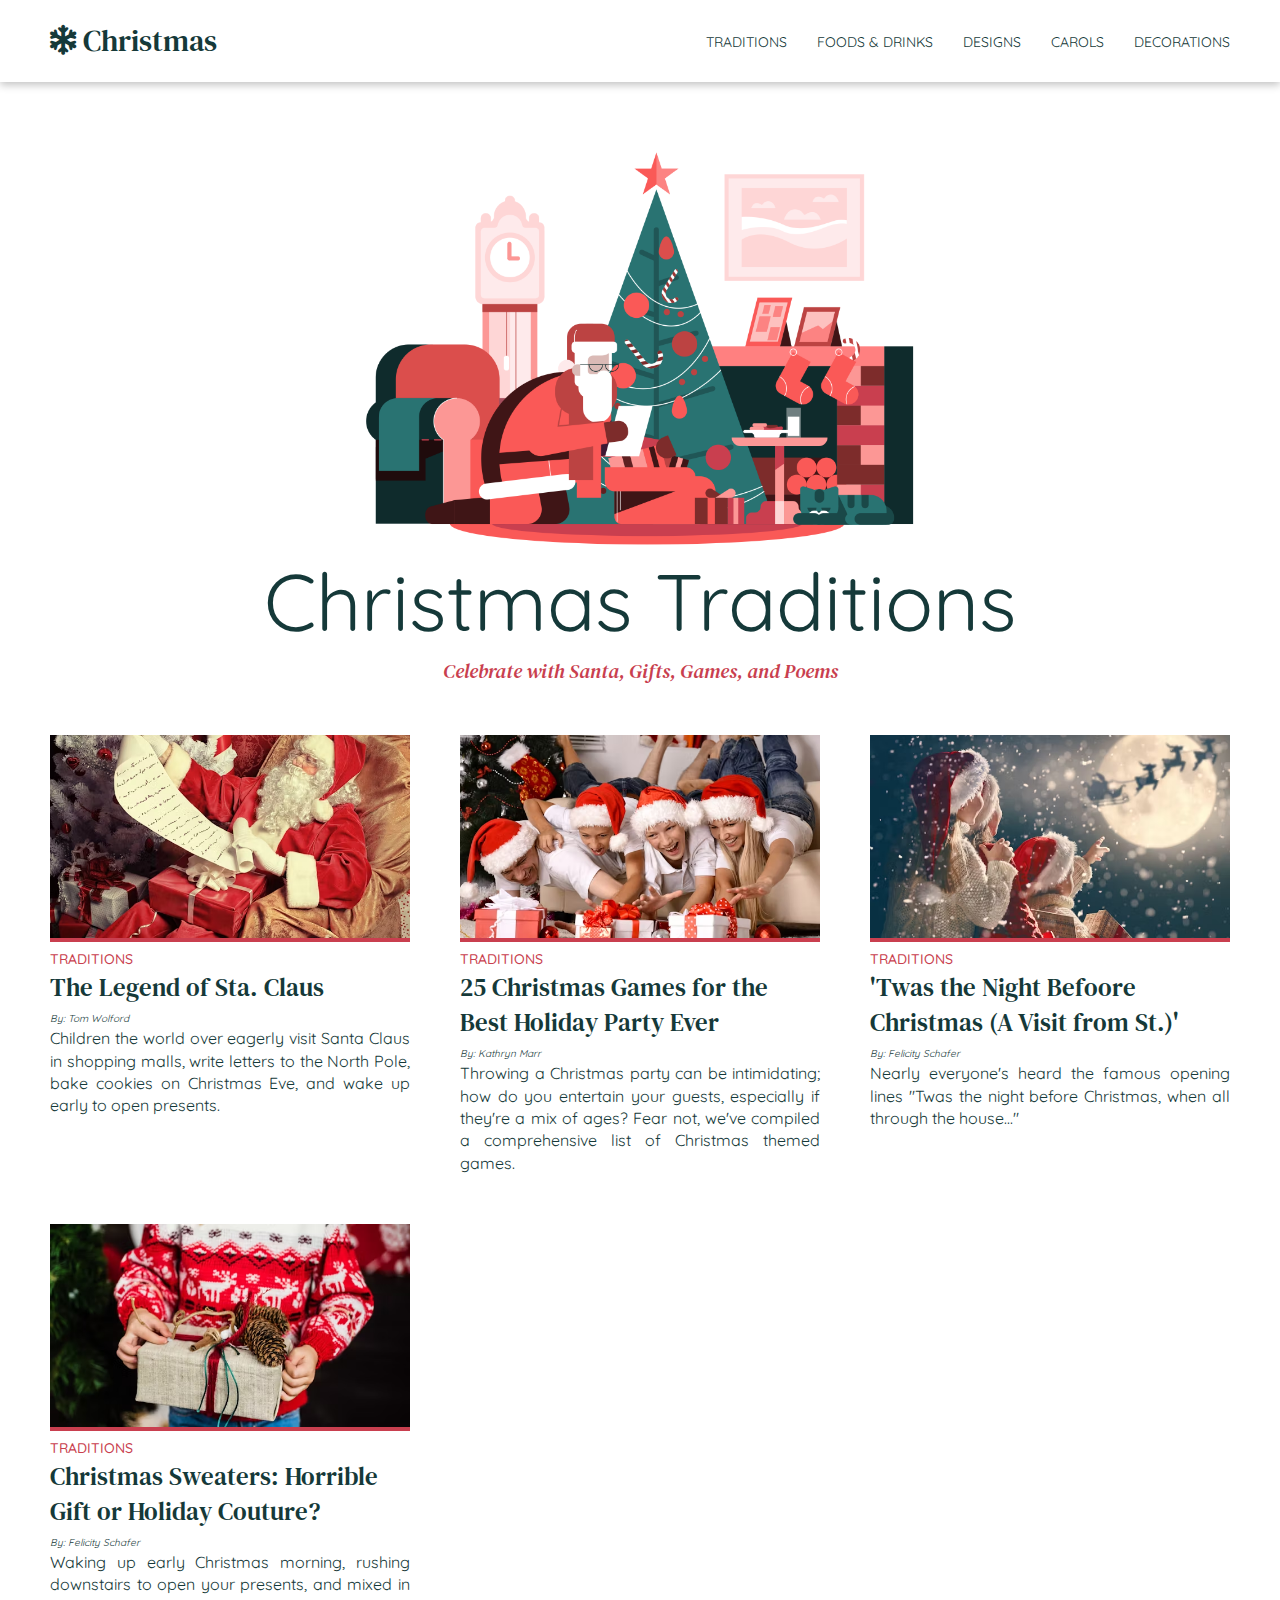
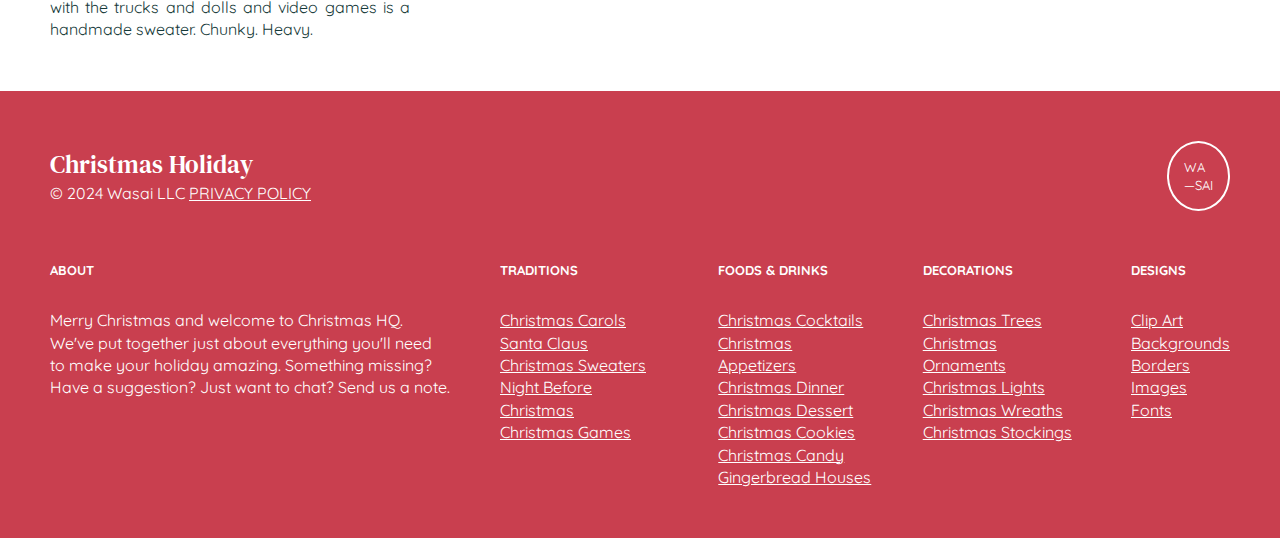
==== tradition.html @ e20a0e65 "first commit" ====
<!DOCTYPE html>
<html lang="en">
  <head>
    <meta charset="UTF-8" />
    <meta name="viewport" content="width=device-width, initial-scale=1.0" />
    <title>Christmas Holiday</title>
    <link rel="icon" href="./IMG/logo.jpg" />
    <link rel="stylesheet" href="./style.css" />
    <link
      rel="stylesheet"
      href="https://cdnjs.cloudflare.com/ajax/libs/font-awesome/6.7.1/css/all.min.css"
    />
  </head>
  <body>
    <!--HEADER-->
    <header class="header">
      <div class="container">
        <div class="header__wrapper">
          <div class="header__logo">
            <a href="./index.html"
              ><i class="fa-solid fa-snowflake"></i> Christmas</a
            >
          </div>
          <ul class="header__nav">
            <li><a href="./tradition.html" class="active">Traditions</a></li>
            <li><a href="./foods&drinks.html">Foods & Drinks</a></li>
            <li><a href="./designs.html">Designs</a></li>
            <li><a href="./carols.html">Carols</a></li>
            <li><a href="./decor.html">Decorations</a></li>
          </ul>
          <div class="toggle__menu">
            <span></span>
            <span></span>
            <span></span>
          </div>
        </div>
      </div>
    </header>
    <!-- BANNER -->
    <section class="traditionBanner">
      <div class="container">
        <div class="traditionBanner__wrapper">
          <img src="./IMG/christmas-traditions.png" alt="" />
          <h5>Christmas Traditions</h5>
          <span>Celebrate with Santa, Gifts, Games, and Poems</span>
        </div>
      </div>
    </section>

    <!-- CHRISTMAS TRADITIONS -->
    <section class="tradition">
        <div class="container">
            <div class="tradition__wrapper">
                <div class="tradition__cards">
              <div class="card">
                <img src="./IMG/santa-claus.avif" alt="" />
                <div class="card__traditionDetails">
                  <span>TRADITIONS</span>
                  <h3>
                    The Legend of Sta. Claus
                  </h3>
                  <small>By: Tom Wolford</small>
                  <p>
                    Children the world over eagerly visit Santa Claus in shopping malls, write letters to the North Pole, bake cookies on Christmas Eve, and wake up early to open presents.
                  </p>
                </div>
            </div>
              <div class="card">
                <img src="./IMG/christmas-games.avif" alt="" />
                <div class="card__traditionDetails">
                  <span>TRADITIONS</span>
                  <h3>
                    25 Christmas Games for the Best Holiday Party Ever
                  </h3>
                  <small>By: Kathryn Marr</small>
                  <p>Throwing a Christmas party can be intimidating; how do you entertain your guests, especially if they're a mix of ages? Fear not, we've compiled a comprehensive list of Christmas themed games.</p>
                </div>
            </div>
              <div class="card">
                <img src="./IMG/twas-the-night-before-christmas.avif" alt="" />
                <div class="card__traditionDetails">
                  <span>TRADITIONS</span>
                  <h3>
                    'Twas the Night Befoore Christmas (A Visit from St.)'
                  </h3>
                  <small>By: Felicity Schafer</small>
                  <p>
                    Nearly everyone's heard the famous opening lines "Twas the night before Christmas, when all through the house..."
                  </p>
                </div>
            </div>
              <div class="card">
                <img src="./IMG/christmas-sweaters.avif" alt="" />
                <div class="card__traditionDetails">
                  <span>TRADITIONS</span>
                  <h3>
                    Christmas Sweaters: Horrible Gift or Holiday Couture?
                  </h3>
                  <small>By: Felicity Schafer</small>
                  <p>
                    Waking up early Christmas morning, rushing downstairs to open your presents, and mixed in with the trucks and dolls and video games is a handmade sweater. Chunky. Heavy. 
                  </p>
            </div>    </div>
            </div>
        </div>
    </section>

    <!-- FOOTER -->
    <footer class="footer">
      <div class="container">
        <div class="footer__wrapper">
          <div class="footer__top">
            <ul>
              <li><h4>Christmas Holiday</h4></li>
              <li>© 2024 Wasai LLC <span>PRIVACY POLICY</span></li>
            </ul>
            <p>
              WA <br />
              —SAI
            </p>
          </div>
          <div class="footer__links">
            <ul>
              <li><small>ABOUT</small></li>
              <li>
                <p>
                  Merry Christmas and welcome to Christmas HQ. We've put
                  together just about everything you'll need to make your
                  holiday amazing. Something missing? Have a suggestion? Just
                  want to chat? Send us a note.
                </p>
              </li>
            </ul>
            <div class="footer__links--a">
              <ul>
                <li><small>TRADITIONS</small></li>
                <li><a href="">Christmas Carols</a></li>
                <li><a href="">Santa Claus</a></li>
                <li><a href="">Christmas Sweaters</a></li>
                <li><a href="">Night Before Christmas</a></li>
                <li><a href="">Christmas Games</a></li>
              </ul>
              <ul>
                <li><small>FOODS & DRINKS</small></li>
                <li><a href="">Christmas Cocktails</a></li>
                <li><a href="">Christmas Appetizers</a></li>
                <li><a href="">Christmas Dinner</a></li>
                <li><a href="">Christmas Dessert</a></li>
                <li><a href="">Christmas Cookies</a></li>
                <li><a href="">Christmas Candy</a></li>
                <li><a href="">Gingerbread Houses</a></li>
              </ul>
            </div>
            <div class="footer__links--b">
              <ul>
                <li><small>DECORATIONS</small></li>
                <li><a href="">Christmas Trees</a></li>
                <li><a href="">Christmas Ornaments</a></li>
                <li><a href="">Christmas Lights</a></li>
                <li><a href="">Christmas Wreaths</a></li>
                <li><a href="">Christmas Stockings </a></li>
              </ul>
              <ul>
                <li><small>DESIGNS</small></li>
                <li><a href="">Clip Art</a></li>
                <li><a href="">Backgrounds</a></li>
                <li><a href="">Borders</a></li>
                <li><a href="">Images</a></li>
                <li><a href="">Fonts</a></li>
              </ul>
            </div>
          </div>
        </div>
      </div>
    </footer>
    <script src="./toggle_menu.js"></script>
  </body>
</html>
---- style.css ----
@import url("https://fonts.googleapis.com/css2?family=DM+Serif+Text:ital@0;1&family=Quicksand:wght@300..700&display=swap");

:root {
  --clr-primary: #153939;
  --clr-secondary: #c93f4f;
  --clr-dark: #2b2b2b;
  --clr-light: #fff;
  --font-primary: "Quicksand", sans-serif;
  --font-secondary: "DM Serif Text", sans-serif;
}

* {
  -webkit-box-sizing: border-box;
  -moz-box-sizing: border-box;
  box-sizing: border-box;
}
*:before,
*:after {
  -webkit-box-sizing: border-box;
  -moz-box-sizing: border-box;
  box-sizing: border-box;
}
html,
body,
div,
span,
applet,
object,
iframe,
h1,
h2,
h3,
h4,
h5,
h6,
p,
blockquote,
pre,
a,
abbr,
acronym,
address,
big,
cite,
code,
del,
dfn,
em,
font,
ins,
kbd,
q,
s,
samp,
small,
strike,
strong,
sub,
sup,
tt,
var,
dl,
dt,
dd,
ol,
ul,
li,
fieldset,
form,
label,
legend,
table,
caption,
tbody,
tfoot,
thead,
tr,
th,
td {
  border: 0;
  font-family: inherit;
  font-size: 100%;
  font-style: inherit;
  font-weight: inherit;
  margin: 0;
  outline: 0;
  padding: 0;
  vertical-align: baseline;
  scroll-behavior: smooth;
  list-style: none;
}
html {
  font-size: 62.5%;
  height: 100%;
}
body {
  color: var(--clr-dark);
  font-family: var(--font-primary);
  font-size: 1.6rem;
  overflow-x: hidden;
  line-height: 1.4;
}
table {
  border-collapse: collapse;
  border-spacing: 0;
}
article,
aside,
footer,
header,
nav,
section,
time {
  display: block;
}
a {
  text-decoration: none;
}
img {
  max-width: 100%;
}
.container {
  width: 100%;
  max-width: 140rem;
  margin: 0 auto;
  padding: 0 5rem;
}

/* HEADER */
.header {
  padding: 2rem 0;
  box-shadow: rgba(0, 0, 0, 0.24) 0px 3px 8px;
  background-color: var(--clr-light);
}
.header__wrapper {
  display: flex;
  justify-content: space-between;
  align-items: center;
}
.header__logo a {
  font-size: 3rem;
  font-family: var(--font-secondary);
  color: var(--clr-primary);
}
.header__nav {
  display: flex;
  gap: 3rem;
  text-transform: uppercase;
}
.header__nav li a {
  color: var(--clr-primary);
  font-size: 1.4rem;
  position: relative;
}
.header__nav li a::after {
  position: absolute;
  content: "";
  width: 0;
  height: 3px;
  background-color: var(--clr-secondary);
  left: 0;
  bottom: -3.1rem;
  transition: all 0.3s ease;
}
.header__nav li a:hover::after,
.header__nav li a:active::after {
  width: 100%;
}

/* HEADER MOBILE */
.header .toggle__menu span {
  background-color: var(--clr-primary);
  width: 3rem;
  height: 0.3rem;
  display: block;
  border: 2px solid var(--clr-primary);
  border-radius: 1rem;
  transition: all 0.5s ease;
}
.header .toggle__menu {
  display: none;
}

@media screen and (max-width: 520px) {
  .header .toggle__menu {
    display: flex;
    flex-direction: column;
    gap: 0.5rem;
  }
  .header {
    position: fixed;
    width: 100%;
    background-color: var(--clr-light);
    z-index: 99;
  }
  .header__nav {
    position: fixed;
    flex-direction: column;
    background-color: var(--clr-light);
    top: 0;
    text-align: center;
    justify-content: center;
    align-items: center;
    width: 100%;
    height: 100vh;
    margin-top: 22rem;
    transform: translateY(-14rem);
    z-index: 99;
    right: -100%;
    transition: all 0.5s ease;
  }
  .header__nav.open {
    right: 0;
  }
  .header img {
    width: 10rem;
  }
  .header__nav li a {
    font-size: 2rem;
  }
  .header__nav li a::after {
    background-color: unset;
  }
  .header__nav li a:hover,
  .header__nav li a:active {
    color: var(--clr-secondary);
  }
  .toggle__menu.open span:first-child {
    transform: translate(0, 6px) rotate(225deg);
    transition: all 0.5s ease;
  }
  .toggle__menu.open span:nth-child(2) {
    opacity: 0;
    transition: all 0.5s ease;
  }
  .toggle__menu.open span:last-child {
    transform: translate(0, -11px) rotate(-225deg);
    transition: all 0.5s ease;
  }
}

/* HOME BANNER */
.homeBanner {
  padding-top: 7rem;
  background-color: var(--clr-primary);
  height: 72rem;
}
.homeBanner__wrapper h1 {
  font-family: var(--font-secondary);
  color: var(--clr-light);
  font-size: 8rem;
  text-align: center;
  margin-bottom: 5rem;
}
.homeBanner__wrapper p {
  max-width: 60rem;
  color: var(--clr-light);
  margin: 0 auto;
  text-align: center;
}
.homeBanner__wrapper img {
  margin: 10rem 0;
  width: 100%;
}

/* HOME BANNER MOBILE */
@media screen and (max-width: 520px) {
  .homeBanner {
    padding-top: 10rem;
    height: 50rem;
  }
  .homeBanner h1 {
    font-size: 3rem;
  }
  .homeBanner img {
    margin-top: 10rem;
    margin-bottom: 0;
  }
  .homeBanner p {
    max-width: 40rem;
  }
}

/* HOME HOLIDAY */
.homeHoliday {
  padding-top: 5rem;
  margin-top: 10rem;
}
.homeHoliday__wrapper {
  display: grid;
  grid-template-columns: 2.5fr 1fr;
  gap: 5rem;
}
.homeHoliday__left {
  border-right: 1px solid rgba(18, 17, 17, 0.1);
  padding-right: 5rem;
}
.homeHoliday__left small {
  color: var(--clr-secondary);
  font-size: 1.4rem;
  font-weight: 500;
}
.homeHoliday__left h2 {
  font-size: 5rem;
  font-family: var(--font-secondary);
  color: var(--clr-primary);
  line-height: 5rem;
  max-width: 50rem;
  padding: 1.3rem 0;
}
.homeHoliday__cards {
  padding: 5rem 0;
  display: grid;
  grid-template-columns: 1fr 1fr;
  gap: 3rem;
}
.homeHoliday__right {
  margin-top: 70rem;
}
.homeHoliday__right h4 {
  font-size: 2.5rem;
  margin-bottom: 2rem;
  color: var(--clr-primary);
}

/* ITEM */
.item {
  display: flex;
  align-items: center;
  gap: 3rem;
  margin-bottom: 2rem;
}
.item img {
  width: 10rem;
  height: 10rem;
  object-fit: cover;
}
.item__details h5 {
  font-size: 2rem;
  font-family: var(--font-secondary);
  line-height: 2rem;
  margin-bottom: 0.5;
}
.item__details small {
  font-size: 1.3rem;
  font-style: italic;
  font-weight: 200;
  color: var(--clr-primary);
}

/* HOME HOLIDAY MOBILE */
@media screen and (max-width: 520px) {
  .homeHoliday__left h2 {
    font-size: 3rem;
    line-height: 4rem;
  }
  .homeHoliday__cards {
    grid-template-columns: 1fr;
    gap: 3rem;
  }
  .homeHoliday__wrapper {
    grid-template-columns: 1fr;
    gap: unset;
  }
  .homeHoliday__left {
    border-right: unset;
    padding-right: unset;
  }
  .homeHoliday__right,
  .homeHoliday {
    margin-top: unset;
  }
}

/* HOME DESIGN */
.homeDesign {
  padding: 5rem 0;
  margin-bottom: 10rem;
}
.homeDesign__wrapper {
  background-color: var(--clr-secondary);
  color: var(--clr-light);
  height: 68rem;
  padding: 5rem 7rem;
  text-align: center;
  position: relative;
}
.homeDesign__details small {
  font-size: 1.3rem;
}
.homeDesign__details h2 {
  font-size: 5rem;
  font-family: var(--font-secondary);
  margin-bottom: 3rem;
}
.homeDesign__details p {
  max-width: 60rem;
  margin: 0 auto;
}
.homeDesign__img {
  margin-bottom: 8.1rem;
}
.homeDesign__img img:first-child {
  position: absolute;
  left: 10rem;
  top: 7rem;
  width: 25rem;
}
.homeDesign__img img:last-child {
  position: absolute;
  right: 10rem;
  top: 7rem;
  width: 25rem;
}
.homeDesign__content {
  border-top: 4px solid var(--clr-secondary);
  background-color: var(--clr-light);
  box-shadow: rgba(149, 157, 165, 0.2) 0px 8px 24px;
  display: flex;
}
.homeDesign__card {
  display: flex;
  flex-direction: column;
  gap: 2rem;
  color: var(--clr-dark);
  padding: 3rem 2rem;
  text-align: left;
  border-right: 1px solid rgba(18, 17, 17, 0.1);
}
.homeDesign__card h4 {
  font-family: var(--font-secondary);
  font-size: 2.5rem;
}
.homeDesign__card small {
  font-size: 1.3rem;
}

/* HOME DESIGN MOBILE */
@media screen and (max-width: 520px) {
  .homeDesign__img {
    display: none;
  }
  .homeDesign__content {
    margin-top: 5rem;
    flex-direction: column;
    background-color: unset;
    box-shadow: unset;
  }
  .homeDesign__wrapper {
    height: 100%;
  }
  .homeDesign__card {
    background-color: var(--clr-light);
    margin-bottom: 2rem;
    box-shadow: rgba(149, 157, 165, 0.2) 0px 8px 24px;
  }
  .homeDesign__details h2 {
    font-size: 3rem;
  }
  .homeDesign {
    margin-bottom: unset;
  }
}

/* HOME TRADITION */
.homeTradition {
  padding: 5rem 0;
}
.homeTradition__wrapper {
  display: grid;
  grid-template-columns: 2.5fr 1.3fr;
  gap: 5rem;
}
.homeTradition__item {
  display: flex;
  align-items: center;
  gap: 3rem;
  margin-bottom: 3.5rem;
}
.homeTradition__item img {
  width: 35rem;
}
.homeTradition__item span {
  color: var(--clr-secondary);
  font-size: 1.4rem;
  font-weight: 500;
}
.homeTradition__item h4 {
  font-size: 2.5rem;
  font-family: var(--font-secondary);
  line-height: 3rem;
  color: var(--clr-primary);
}
.homeTradition__item small {
  font-size: 1.3rem;
  font-style: italic;
  font-weight: 200;
  color: var(--clr-primary);
}
.homeTradition__item p {
  margin-top: 1rem;
  color: var(--clr-primary);
}
.homeTradition__item--title {
  margin-bottom: 2rem;
}
.homeTradition__mail {
  border-image: url(./IMG/border.png) 5 fill;
  height: 67rem;
  display: flex;
  flex-direction: column;
  align-items: center;
  justify-content: center;
}
.homeTradition__mail small {
  color: var(--clr-primary);
  font-family: var(--font-secondary);
  font-size: 1.3rem;
}
.homeTradition__mail h2 {
  color: var(--clr-primary);
  font-family: var(--font-secondary);
  font-size: 5rem;
  margin: 1rem 0;
}
.homeTradition__mail--info {
  display: flex;
  flex-direction: column;
  gap: 1rem;
  padding: 2rem 0;
}
.homeTradition__mail--info input {
  padding: 1rem 2rem;
  outline-color: var(--clr-primary);
}
.homeTradition__mail--info input::placeholder {
  color: var(--clr-primary);
}
.homeTradition__flakes {
  color: var(--clr-primary);
  position: relative;
}
.flakes-1 {
  position: absolute;
  font-size: 5rem;
  left: 16rem;
  top: 30rem;
  clip-path: rect(10px 19px 90% 0%);
}
.flakes-2 {
  position: absolute;
  font-size: 5rem;
  bottom: 13.2rem;
  right: 12rem;
  clip-path: rect(30px 50px 90% 0%);
}
.flakes-3 {
  position: absolute;
  font-size: 3rem;
  top: 25rem;
  right: 10rem;
}
.flakes-4 {
  position: absolute;
  font-size: 3rem;
  bottom: 10rem;
  left: 10rem;
}
.flakes-5 {
  position: absolute;
  font-size: 2rem;
  bottom: 5rem;
  right: 10rem;
}

/* HOME TRADITION MOBILE */
@media screen and (max-width: 520px) {
  .homeTradition__wrapper {
    grid-template-columns: 1fr;
  }
  .homeTradition__item {
    flex-direction: column;
  }
  .homeTradition__item img {
    width: 100%;
  }
  .flakes-1 {
    left: 14.5rem;
  }
}

/* HOME CAROLS */

.homeCarols {
  padding: 5rem 0;
  margin-bottom: 10rem;
}
.homeCarols__wrapper {
  background-color: var(--clr-secondary);
  color: var(--clr-light);
  height: 55rem;
  padding: 5rem 7rem;
  text-align: center;
  position: relative;
}
.homeCarols__details small {
  font-size: 1.3rem;
}
.homeCarols__details h2 {
  font-size: 5rem;
  font-family: var(--font-secondary);
  margin-bottom: 3rem;
}
.homeCarols__details p {
  max-width: 60rem;
  margin: 0 auto;
}
.homeCarols__img {
  margin-bottom: 8.1rem;
}
.homeCarols__img img:first-child {
  position: absolute;
  left: 10rem;
  top: 7rem;
  width: 25rem;
}
.homeCarols__img img:last-child {
  position: absolute;
  right: 10rem;
  top: 7rem;
  width: 25rem;
  margin-bottom: 0;
}
.homeCarols__content {
  border-top: 4px solid var(--clr-secondary);
  background-color: var(--clr-light);
  box-shadow: rgba(149, 157, 165, 0.2) 0px 8px 24px;
  display: flex;
}
.homeCarols__item {
  display: flex;
  flex-direction: column;
  gap: 2rem;
  color: var(--clr-dark);
  padding: 3rem 2rem;
  text-align: left;
  border-right: 1px solid rgba(18, 17, 17, 0.1);
}
.homeCarols__item h2 {
  font-family: var(--font-secondary);
  font-size: 2.5rem;
}
.homeCarols__item small {
  font-size: 1.3rem;
}
.homeCarols__item ul {
  color: var(--clr-primary);
  display: flex;
  align-items: center;
  text-align: left;
  gap: 1rem;
  margin-bottom: 0;
}
.homeCarols__item span {
  padding: 0.7rem 1.3rem;
  letter-spacing: -0.1;
  background: var(--clr-secondary);
  border-radius: 100%;
  color: var(--clr-light);
}
.homeCarols__item p {
  font-family: var(--font-secondary);
  color: var(--clr-primary);
  line-height: 1.5rem;
}
.homeCarols__item small {
  color: var(--clr-primary);
  font-size: 1.2rem;
}

/* HOME CAROLS MOBILE */
@media screen and (max-width: 520px) {
  .homeCarols__img {
    display: none;
  }
  .homeCarols__details h2 {
    font-size: 3rem;
  }
  .homeCarols__content {
    margin-top: 5rem;
    flex-direction: column;
    background-color: unset;
    box-shadow: unset;
  }
  .homeCarols__wrapper {
    height: 100%;
  }
  .homeCarols__item {
    border-right: unset;
    background-color: var(--clr-light);
    margin-bottom: 2rem;
  }
  .homeCarols {
    margin-bottom: unset;
  }
}

/* HOME DECORATIONS */
.homeDecorations {
  padding-top: 5rem;
  margin-top: 10rem;
}
.homeDecorations__wrapper {
  display: grid;
  grid-template-columns: 2.5fr 1fr;
  gap: 5rem;
}
.homeDecorations__left {
  border-right: 1px solid rgba(18, 17, 17, 0.1);
  padding-right: 5rem;
}
.homeDecorations__left small {
  color: var(--clr-secondary);
  font-size: 1.4rem;
  font-weight: 500;
  margin-top: 5rem;
  margin-bottom: 0;
  line-height: 2rem;
}
.homeDecorations__left h2 {
  font-size: 2.5rem;
  font-family: var(--font-secondary);
  color: var(--clr-primary);
  line-height: 1.5rem;
  max-width: 50rem;
  padding: 1.3rem 0;
  margin-bottom: 3rem;
}
.homeDecorations__left span {
  font-size: 1.3rem;
  font-style: italic;
  color: var(--clr-primary);
}
.homeDecorations__left p {
  color: var(--clr-primary);
  max-width: 80rem;
  text-align: justify;
}
.homeDecorations__left img {
  border-bottom: 4px solid var(--clr-secondary);
  margin-bottom: 1rem;
}

.homeDecorations__item {
  padding: 5rem 0;
  display: grid;
  gap: 3rem;
}
.homeDecorations__right {
  margin-top: 0;
}
.homeDecorations__right h4 {
  font-size: 2.5rem;
  margin-bottom: 2rem;
  color: var(--clr-primary);
}

/* HOME DECORATIONS MOBILE */
@media screen and (max-width: 520px) {
  .homeDecorations__left h2 {
    font-size: 3rem;
    line-height: 4rem;
  }
  .homeDecorations__item {
    grid-template-columns: 1fr;
    gap: 3rem;
  }
  .homeDecorations__wrapper {
    grid-template-columns: 1fr;
    gap: unset;
  }
  .homeDecorations__left {
    border-right: unset;
    padding-right: unset;
  }
  .homeDecorations__right,
  .homeDecorations {
    margin-top: unset;
  }
  .homeDecorations__right h4 {
    margin-top: 2rem;
  }
  .homeDecorations__left h2 {
    margin-bottom: 2rem;
    margin-top: unset;
    font-size: 3rem;
  }
}

/* FOOTER */

.footer {
  padding: 5rem 0;
  background-color: var(--clr-secondary);
  color: var(--clr-light);
}
.footer__top {
  display: flex;
  justify-content: space-between;
  align-items: center;
  margin-bottom: 5rem;
}
.footer__top h4 {
  font-size: 2.5rem;
  font-family: var(--font-secondary);
}
.footer__top p {
  border: 2px solid var(--clr-light);
  padding: 1.5rem;
  border-radius: 50%;
  font-size: 1.3rem;
}
.footer__top span {
  text-decoration: underline;
  text-transform: uppercase;
}
.footer__links {
  display: flex;
  gap: 5rem;
}
.footer__links ul:first-child {
  max-width: 40rem;
}
.footer__links ul li:first-child {
  margin-bottom: 3rem;
  font-size: 1.3rem;
  font-weight: 700;
}
.footer__links--a ul li a,
.footer__links--b ul li a {
  text-decoration: underline;
  color: var(--clr-light);
}
.footer__links--a,
.footer__links--b {
  display: flex;
  gap: 5rem;
}

/* FOOTER */

@media screen and (max-width: 520px) {
  .footer__links {
    flex-direction: column;
    justify-content: center;
  }
}

/* DESIGN BANNER */
.designBanner {
  padding: 5rem 0;
}
.designBanner__wrapper {
  display: flex;
  flex-direction: column;
  align-items: center;
  justify-content: center;
}
.designBanner h1 {
  font-size: 8rem;
  color: var(--clr-primary);
  letter-spacing: -0.5rem;
}
.designBanner h5 {
  color: var(--clr-secondary);
  font-style: italic;
  font-weight: 200;
  font-size: 2rem;
  font-family: var(--font-secondary);
  max-width: 48rem;
  text-align: center;
}

/* DESIGN ART */
.art {
  padding: 5rem 0;
}
.art h2 {
  font-family: var(--font-secondary);
  font-size: 5rem;
  text-align: center;
}
.art__title {
  padding-top: 5rem;
  display: flex;
  justify-content: center;
  color: var(--clr-light);
}
.art__wrapper {
  background-color: var(--clr-secondary);
  height: 60rem;
  margin-bottom: 10rem;
}
.grid {
  box-shadow: rgba(14, 30, 37, 0.12) 0px 2px 4px 0px,
    rgba(14, 30, 37, 0.32) 0px 2px 16px 0px;
  background-color: var(--clr-light);
  display: flex;
  flex-direction: column;
  align-items: start;
  transition: all 0.5s ease;
  z-index: 1;
}
.grid:hover {
  transform: translateY(-2rem);
  transition: all 0.5s ease;
}
.grid img {
  display: block;
  width: 100%;
  height: 100%;
  z-index: 99;
  transition: all 0.5s ease;
  object-fit: cover;
  overflow: hidden;
  border-bottom: 4px solid var(--clr-secondary);
}
.grid__text {
  padding: 1rem;
  background-color: var(--clr-light);
}
.grid__text h5 {
  font-family: var(--font-secondary);
  font-size: 2rem;
  color: var(--clr-primary);
}
.grid__text a {
  font-size: 1.2rem;
  color: var(--clr-secondary);
}
.art--a {
  grid-area: a;
}
.art--b {
  grid-area: b;
}
.art--c {
  grid-area: c;
}
.art--d {
  grid-area: d;
}
.art--e {
  grid-area: e;
}
.art--f {
  grid-area: f;
}
.art--g {
  grid-area: g;
}
.art__content {
  padding: 5rem;
  display: grid;
  grid-template-areas:
    "a c e e f"
    "b d e e g";
  gap: 3rem;
  place-content: center;
}
.art--e h2 {
  font-family: var(--font-secondary);
  color: var(--clr-primary);
  font-size: 5rem;
  text-align: left;
  line-height: 7rem;
}
.art--e > .grid__text {
  padding: 3rem;
}
.art--g {
  display: flex;
  flex-direction: column;
  justify-content: center;
  align-items: center;
  color: var(--clr-secondary);
  background-color: var(--clr-light);
}
.art--g:hover {
  color: var(--clr-light);
  background-color: var(--clr-secondary);
}
.art--g h3 {
  font-size: 3rem;
  font-family: var(--font-secondary);
}

/* DESIGN ART MOBILE */
@media screen and (max-width: 520px) {
  .designBanner {
    padding-top: 10rem;
  }
  .art__wrapper {
    height: 100%;
    margin-bottom: unset;
  }
  .art__content {
    grid-template-areas:
      "a"
      "b"
      "c"
      "d"
      "e"
      "f"
      "g";
  }
  .art--e h2 {
    font-size: 2rem;
    line-height: 0;
  }
  .art--e > .grid__text {
    padding: 1rem;
  }
  .grid:hover {
    transform: unset;
  }
  .designBanner h1 {
    font-size: 4rem;
    margin-bottom: 1rem;
    letter-spacing: unset;
  }
}

/* TRADITIONS BANNER */

.traditionBanner {
  padding-top: 7rem;
}

.traditionBanner__wrapper {
  display: flex;
  flex-direction: column;
  align-items: center;
}

.traditionBanner__wrapper h5 {
  font-family: var(--font-primary);
  color: var(--clr-primary);
  font-size: 8rem;
  text-align: center;
  margin-bottom: 0;
}
.traditionBanner__wrapper span {
  font-family: var(--font-secondary);
  color: var(--clr-secondary);
  font-style: italic;
  text-align: center;
  font-size: 2rem;
}
.traditionBanner__wrapper img {
  width: 50%;
}

/* TRADITION CONTENT */

.tradition__wrapper {
  gap: 5rem;
  flex-direction: column;
  align-items: center;
  justify-content: center;
}

.tradition__cards {
  padding: 5rem 0;
  grid-template-columns: 1fr 1fr 1fr;
  gap: 5rem;
  justify-content: center;
  display: grid;
}

.card__traditionDetails span {
  color: var(--clr-secondary);
  font-size: 1.4rem;
  font-weight: 500;
}
.card__traditionDetails h3 {
  font-family: var(--font-secondary);
  color: var(--clr-primary);
  font-size: 2.5rem;
}
.card__traditionDetails small {
  font-style: italic;
  color: var(--clr-primary);
  font-size: 1rem;
}
.card__traditionDetails p {
  color: var(--clr-primary);
  text-align: justify;
}

/* TRADITION MOBILE */
@media screen and (max-width: 520px) {
  .tradition__cards {
    gap: 3rem;
    display: unset;
  }
  .traditionBanner {
    padding-top: 10rem;
  }
  .traditionBanner__wrapper img {
    width: 100%;
    margin-bottom: 3rem;
  }
  .traditionBanner__wrapper h5 {
    font-size: 3.5rem;
  }
  .traditionBanner__wrapper span {
    font-size: 1.5rem;
    margin-bottom: 5rem;
  }
  .card__traditionDetails p {
    margin-bottom: 3rem;
  }
}

/* CAROLS BANNER */

.carolsBanner {
  padding-top: 7rem;
  margin-bottom: 5rem;
}
.carolsBanner__wrapper {
  display: flex;
  flex-direction: column;
  align-items: center;
}
.carolsBanner__wrapper h5 {
  font-family: var(--font-primary);
  color: var(--clr-primary);
  font-size: 8rem;
  text-align: center;
  margin-bottom: 0;
}
.carolsBanner__wrapper span {
  font-family: var(--font-secondary);
  color: var(--clr-secondary);
  font-style: italic;
  text-align: center;
  font-size: 2rem;
}
.carolsBanner__wrapper img {
  width: 50%;
}

/* CAROLS CONTENT */

.carols__wrapper {
  gap: 5rem;
  flex-direction: column;
  align-items: center;
  justify-content: center;
}

.carols__cards {
  padding: 5rem 0;
  grid-template-columns: 1fr 1fr 1fr;
  gap: 5rem;
  justify-content: center;
  display: grid;
}

.card__carolsDetails span {
  color: var(--clr-secondary);
  font-size: 1.4rem;
  font-weight: 500;
}
.card__carolsDetails h3 {
  font-family: var(--font-secondary);
  color: var(--clr-primary);
  font-size: 2.5rem;
}
.card__carolsDetails small {
  font-style: italic;
  color: var(--clr-primary);
  font-size: 1rem;
}
.card__carolsDetails p {
  color: var(--clr-primary);
  text-align: justify;
}

/* CAROLS MOBILE */

@media screen and (max-width: 520px) {
  .carols__cards {
    gap: 3rem;
    display: unset;
  }
  .carolsBanner {
    padding-top: 10rem;
  }
  .carolsBanner__wrapper h5 {
    font-size: 4rem;
  }
  .carolsBanner__wrapper span {
    font-size: 1.5rem;
  }
  .card__carolsDetails {
    margin-bottom: 3rem;
  }
  .carolsBanner__wrapper img {
    width: 100%;
  }
}

/* FOODS AND DRINKS BANNER */
.foodsBanner {
  padding-top: 7rem;
}

.foodsBanner__wrapper {
  display: flex;
  flex-direction: column;
  align-items: center;
}

.foodsBanner__wrapper h5 {
  font-family: var(--font-primary);
  color: var(--clr-primary);
  font-size: 8rem;
  text-align: center;
  margin-bottom: 0;
}
.foodsBanner__wrapper span {
  font-family: var(--font-secondary);
  color: var(--clr-secondary);
  font-style: italic;
  text-align: center;
  font-size: 2rem;
}
.foodsBanner__wrapper img {
  width: 50%;
}

/* FOODS & DRINKS CONTENT */
.foods__wrapper {
  gap: 5rem;
  flex-direction: column;
  align-items: center;
  justify-content: center;
}

.foods__cards {
  padding: 5rem 0;
  grid-template-columns: 1fr 1fr 1fr;
  gap: 5rem;
  justify-content: center;
  display: grid;
}

.card__foodsDetails span {
  color: var(--clr-secondary);
  font-size: 1.4rem;
  font-weight: 500;
}
.card__foodsDetails h3 {
  font-family: var(--font-secondary);
  color: var(--clr-primary);
  font-size: 2.5rem;
}
.card__foodsDetails small {
  font-style: italic;
  color: var(--clr-primary);
  font-size: 1rem;
}
.card__foodsDetails p {
  color: var(--clr-primary);
  text-align: justify;
}

/* FOODS & DRINKS MOBILE */
@media screen and (max-width: 520px) {
  .foods__cards {
    gap: 3rem;
    display: unset;
  }
  .foodsBanner {
    padding-top: 10rem;
  }
  .foodsBanner__wrapper img {
    width: 100%;
    margin-bottom: 3rem;
  }
  .foodsBanner__wrapper h5 {
    font-size: 4rem;
  }
  .foodsBanner__wrapper span {
    font-size: 1.5rem;
    margin-bottom: 5rem;
  }
  .card__foodsDetails p {
    margin-bottom: 3rem;
  }
}

/* DECORATIONS BANNER */
.decorBanner {
  padding-top: 7rem;
}

.decorBanner__wrapper {
  display: flex;
  flex-direction: column;
  align-items: center;
}

.decorBanner__wrapper h5 {
  font-family: var(--font-primary);
  color: var(--clr-primary);
  font-size: 8rem;
  text-align: center;
  margin-bottom: 0;
}
.decorBanner__wrapper span {
  font-family: var(--font-secondary);
  color: var(--clr-secondary);
  font-style: italic;
  text-align: center;
  font-size: 2rem;
}
.decorBanner__wrapper img {
  width: 50%;
}

/* DECORATIONS CONTENT */
.decor__wrapper {
  gap: 5rem;
  flex-direction: column;
  align-items: center;
  justify-content: center;
}

.decor__cards {
  padding: 5rem 0;
  grid-template-columns: 1fr 1fr 1fr;
  gap: 5rem;
  justify-content: center;
  display: grid;
}

.card__decorDetails span {
  color: var(--clr-secondary);
  font-size: 1.4rem;
  font-weight: 500;
}
.card__decorDetails h3 {
  font-family: var(--font-secondary);
  color: var(--clr-primary);
  font-size: 2.5rem;
}
.card__decorDetails small {
  font-style: italic;
  color: var(--clr-primary);
  font-size: 1rem;
}
.card__decorDetails p {
  color: var(--clr-primary);
  text-align: justify;
}

/* DECORATIONS MOBILE */
@media screen and (max-width: 520px) {
  .decor__cards {
    gap: 3rem;
    display: unset;
  }
  .decorBanner {
    padding-top: 10rem;
  }
  .decorBanner__wrapper img {
    width: 100%;
    margin-bottom: 3rem;
  }
  .decorBanner__wrapper h5 {
    font-size: 4rem;
  }
  .decorBanner__wrapper span {
    font-size: 1.5rem;
    margin-bottom: 5rem;
  }
  .card__decorDetails p {
    margin-bottom: 3rem;
  }
}
/* REPEATABLE PATTERNS */
.btn {
  background-color: transparent;
  color: transparent;
}
.btn.bg--red {
  padding: 1rem 3rem;
  background-color: var(--clr-secondary);
  font-size: 1.2rem;
  text-align: center;
  color: var(--clr-light);
  transition: all 0.5s ease-in-out;
  transition-delay: 0.5s;
}
.btn.bg--red:hover span {
  position: relative;
  left: 0.5rem;
  transition: all 0.5s ease-in-out;
  transition-delay: 0.5s;
}
.btn.bg--green {
  padding: 1rem 1.5rem;
  background-color: var(--clr-primary);
  font-size: 1.2rem;
  color: var(--clr-light);
  transition: all 0.5s ease-in-out;
  transition-delay: 0.5s;
}

p > span {
  text-decoration: underline;
}
/* card */
.card img {
  border-bottom: 4px solid var(--clr-secondary);
}
.card__details {
  padding: 1rem;
}
.card__details span {
  color: var(--clr-secondary);
}
.card__details h3 {
  font-size: 3rem;
  line-height: 3rem;
  font-family: var(--font-secondary);
  color: var(--clr-primary);
  padding: 1rem 0;
}
.card__details small {
  font-size: 1.3rem;
  font-style: italic;
  font-weight: 200;
  color: var(--clr-primary);
}
.card__details p {
  color: var(--clr-primary);
  margin-top: 1rem;
}
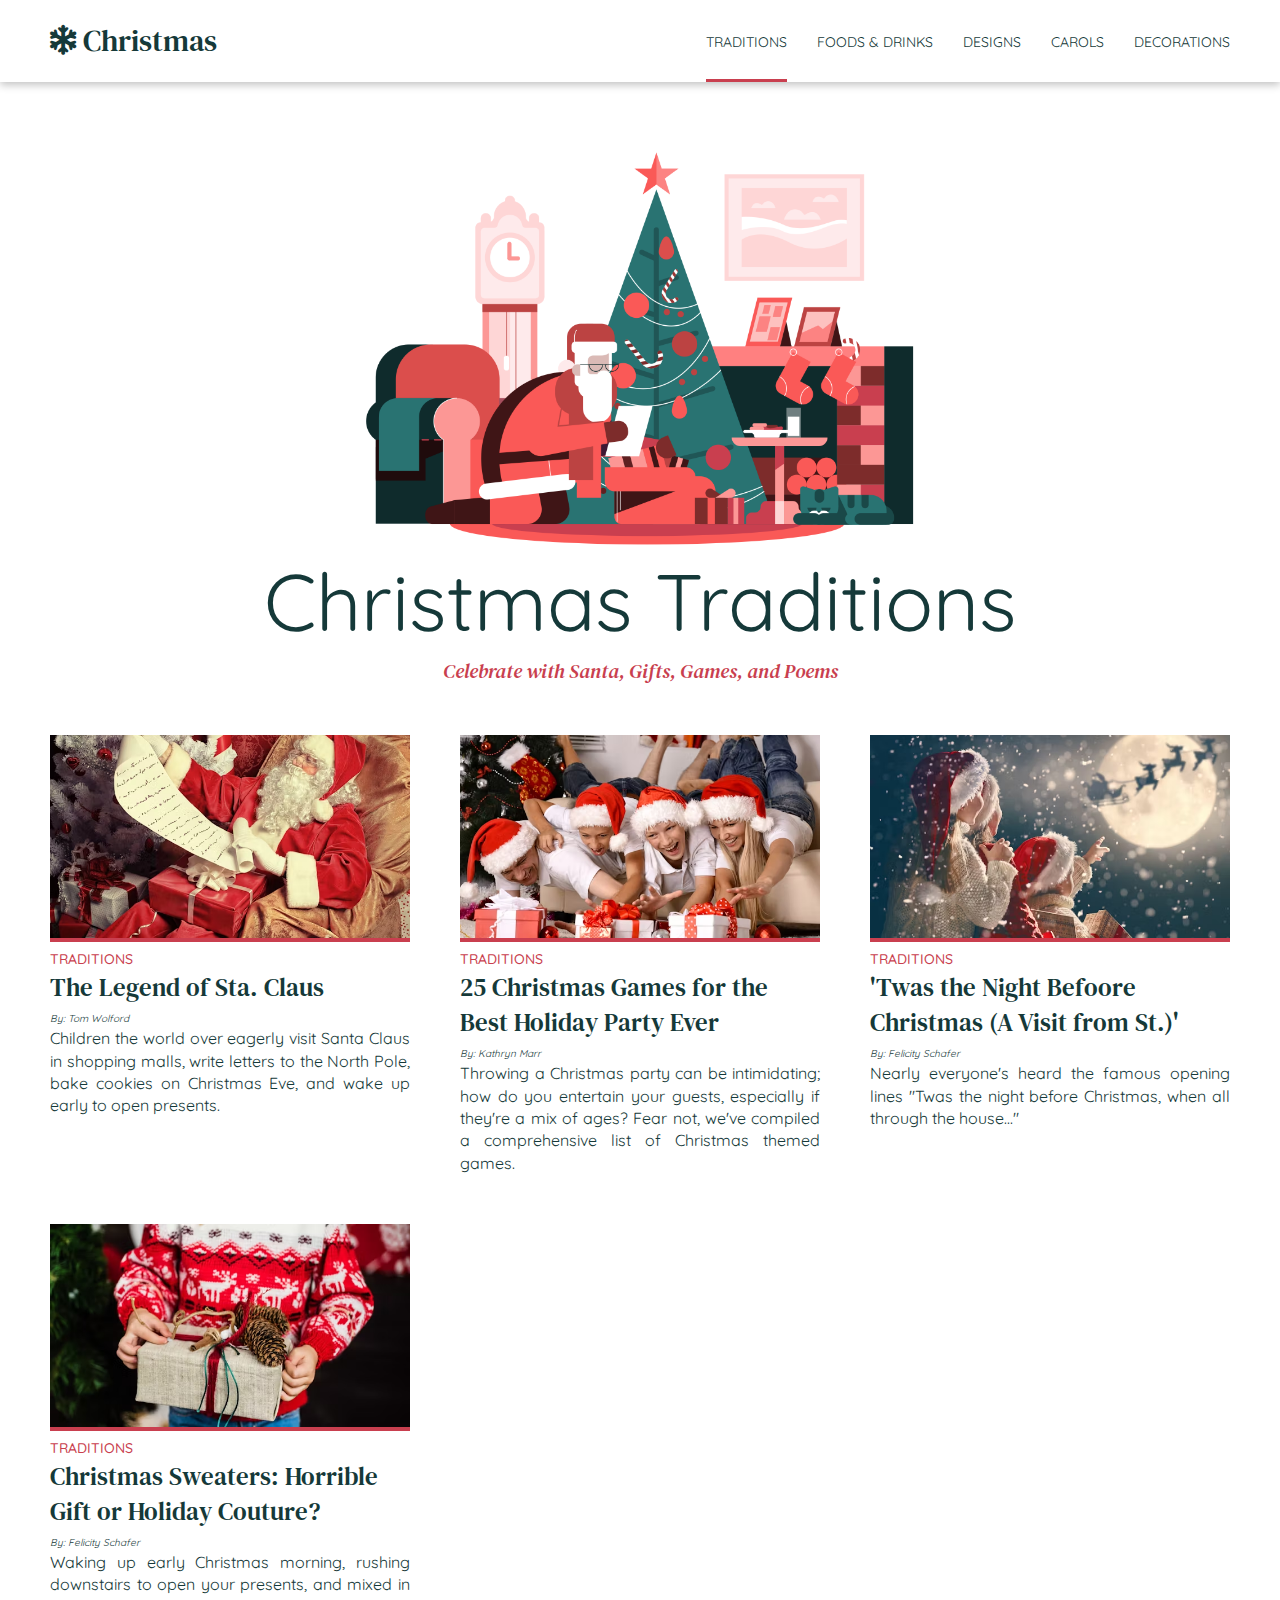
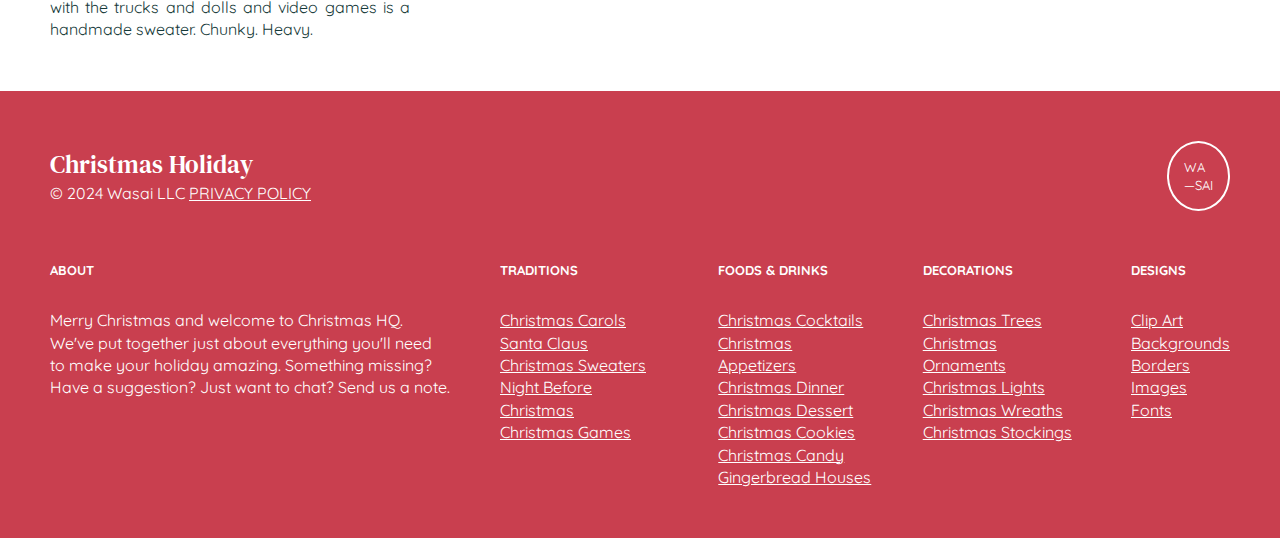
==== commit 4f04a269: "update" ====
--- a/tradition.html
+++ b/tradition.html
@@ -22,7 +22,7 @@
             >
           </div>
           <ul class="header__nav">
-            <li><a href="./tradition.html" class="active">Traditions</a></li>
+            <li><a href="./tradition.html"class="active">Traditions</a></li>
             <li><a href="./foods&drinks.html">Foods & Drinks</a></li>
             <li><a href="./designs.html">Designs</a></li>
             <li><a href="./carols.html">Carols</a></li>
--- a/style.css
+++ b/style.css
@@ -163,7 +163,7 @@
   transition: all 0.3s ease;
 }
 .header__nav li a:hover::after,
-.header__nav li a:active::after {
+.header__nav li a.active::after {
   width: 100%;
 }
 
